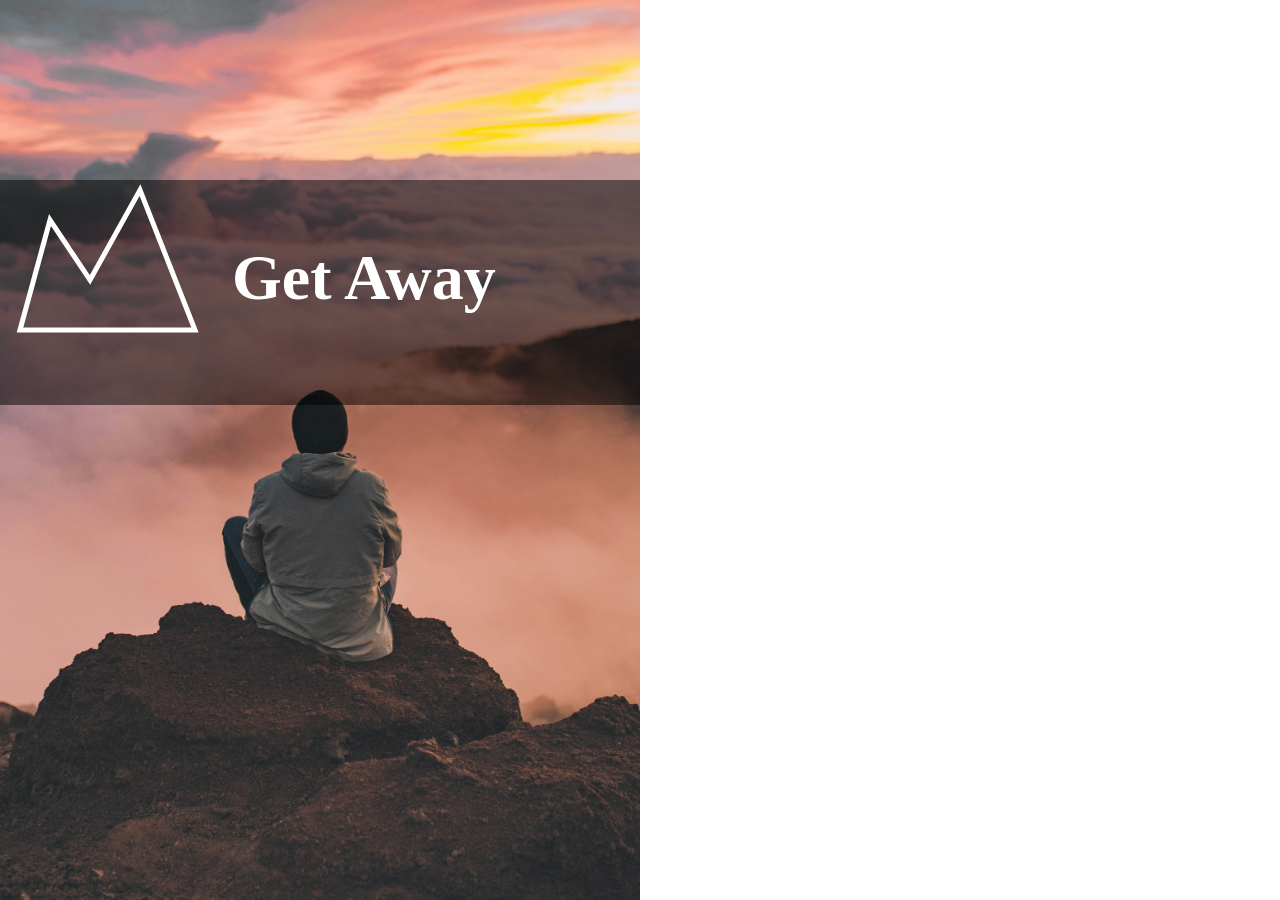
==== index.html @ 4e1c4cba "Complete logo section positioning" ====
<!DOCTYPE html>
<html lang="en">
    <head>
        <meta charset="utf-8"/>
        <title>Meditation Retreat</title>
        <link rel="stylesheet" href="css/reset.css">
        <link rel="stylesheet" href="css/style.css">
    </head>
    <body>
        <section id="image">
            <div class="logo-section">
                    <svg xmlns="http://www.w3.org/2000/svg" viewBox="0 0 200 200" width="200" height="200">
                        <polygon 
                            stroke-width="5"
                            points="
                            20,150
                            50,40
                            90,100
                            140,10
                            195,150
                            "
                        />
                    </svg>
                    <h1>Get Away</h1>
            </div>

        </section>
        <section id="form">

        </section>
    </body>
    
</html>
---- css/style.css ----
:root {
    --white:hsl(0 0% 100%);
    --black-transparent:hsl(0 0% 0%/0.5);
}
body{
    height:100vh;
    display:flex;
}
#image,#form{
    width:50vw;
    height:100%;
    position:relative;
}
.logo-section {
    background-color:var(--black-transparent) ;
    width:100%;
    height:25%;
    position:relative;
    top:20%;
    display:flex;
    gap:2rem;
}
h1 {
    margin-top:50px;
    font-size:4rem;
    color:var(--white);
}
#image {
    background-image:url("../imgs/Meditation.jpg");
    background-position:center;
    background-size:cover;
}
polygon {
    fill:none;
    stroke:var(--white);
}
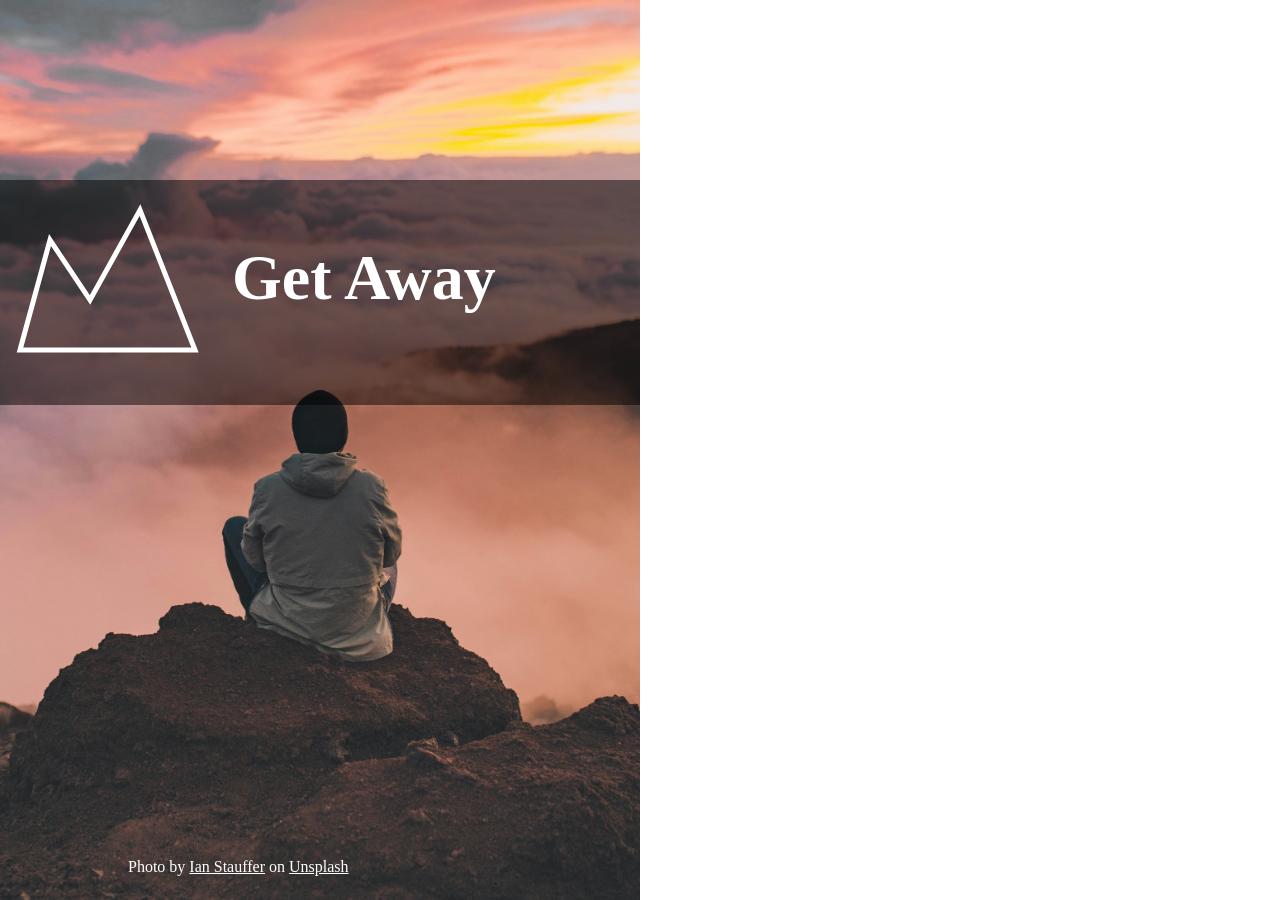
==== commit 8b20cf22: "Add image attribution Attribute meditation image author. Style and position attribution at the botto" ====
--- a/index.html
+++ b/index.html
@@ -23,7 +23,7 @@
                     </svg>
                     <h1>Get Away</h1>
             </div>
-
+            <p class="attribution">Photo by <a href="https://unsplash.com/@ianstauffer" target="_blank" rel="noreferrer">Ian Stauffer</a> on <a href="https://unsplash.com/photos/man-sitting-on-cliff-uftqFbfWGFY" target="_blank" rel="noreferrer">Unsplash</a></p>
         </section>
         <section id="form">
 
--- a/css/style.css
+++ b/css/style.css
@@ -6,11 +6,13 @@
     height:100vh;
     display:flex;
 }
+/* Style two main sections */
 #image,#form{
     width:50vw;
     height:100%;
     position:relative;
 }
+/* Container that holds the logo and h1*/
 .logo-section {
     background-color:var(--black-transparent) ;
     width:100%;
@@ -20,16 +22,32 @@
     display:flex;
     gap:2rem;
 }
+.attribution {
+    position:absolute;
+    top:95%;
+    left:20%;
+    color:var(--white);
+}
+.attribution a {
+    color:var(--white);
+}
 h1 {
     margin-top:50px;
     font-size:4rem;
     color:var(--white);
 }
+svg {
+    margin-top:20px;
+}
+
+/*Left image section*/
 #image {
     background-image:url("../imgs/Meditation.jpg");
     background-position:center;
     background-size:cover;
 }
+
+/*svg logo*/
 polygon {
     fill:none;
     stroke:var(--white);
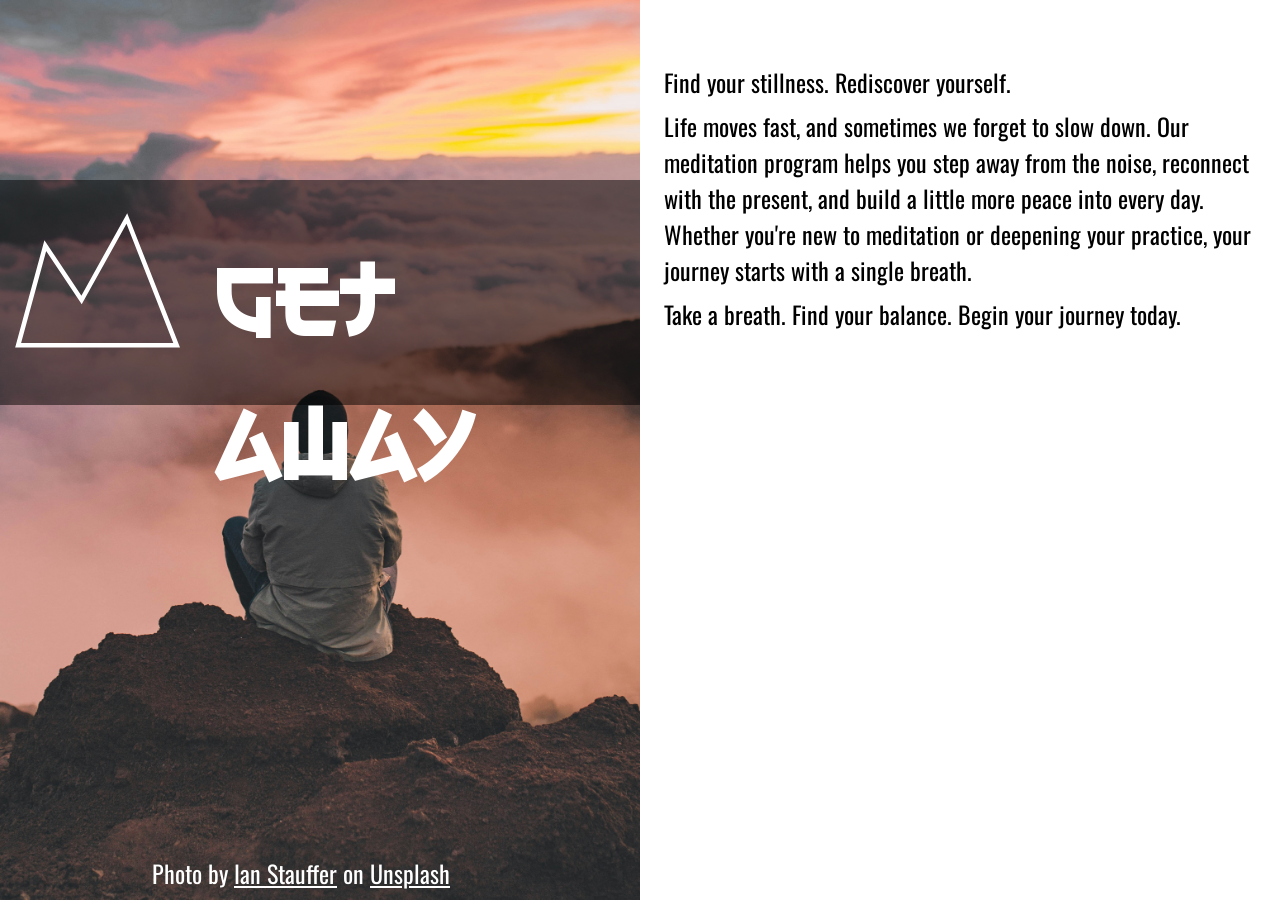
==== commit 611df9b0: "Add call to action" ====
--- a/index.html
+++ b/index.html
@@ -26,7 +26,9 @@
             <p class="attribution">Photo by <a href="https://unsplash.com/@ianstauffer" target="_blank" rel="noreferrer">Ian Stauffer</a> on <a href="https://unsplash.com/photos/man-sitting-on-cliff-uftqFbfWGFY" target="_blank" rel="noreferrer">Unsplash</a></p>
         </section>
         <section id="form">
-
+            <p class="c2a">Find your stillness. Rediscover yourself.</p>
+            <p class="c2a">Life moves fast, and sometimes we forget to slow down. Our meditation program helps you step away from the noise, reconnect with the present, and build a little more peace into every day. Whether you're new to meditation or deepening your practice, your journey starts with a single breath.</p>
+            <p class="c2a">Take a breath. Find your balance. Begin your journey today.</p>
         </section>
     </body>
     
--- a/css/style.css
+++ b/css/style.css
@@ -1,6 +1,26 @@
+@font-face {
+    font-family: 'Electroharmonix';
+    src: url('../fonts/Electroharmonix-Regular.woff2') format('woff2'),
+        url('../fonts/Electroharmonix-Regular.woff') format('woff');
+    font-weight: normal;
+    font-style: normal;
+    font-display: swap;
+}
+
+@font-face {
+    font-family: 'Oswald';
+    src: url('../fonts/Oswald-Regular.woff2') format('woff2'),
+        url('../fonts/Oswald-Regular.woff') format('woff');
+    font-weight: normal;
+    font-style: normal;
+    font-display: swap;
+}
+
 :root {
     --white:hsl(0 0% 100%);
     --black-transparent:hsl(0 0% 0%/0.5);
+    font-family:Oswald, sans-serif;
+    font-size:1rem;
 }
 body{
     height:100vh;
@@ -33,8 +53,9 @@
 }
 h1 {
     margin-top:50px;
-    font-size:4rem;
+    font-size:6rem;
     color:var(--white);
+    font-family: Electroharmonix;
 }
 svg {
     margin-top:20px;
@@ -51,4 +72,14 @@
 polygon {
     fill:none;
     stroke:var(--white);
+}
+
+p {
+    text-align: left;
+    font-size:1.5rem;
+    margin:0 1.5rem 0.5rem 1.5rem;
+}
+
+#form p:first-child{
+    margin-top:4rem;
 }
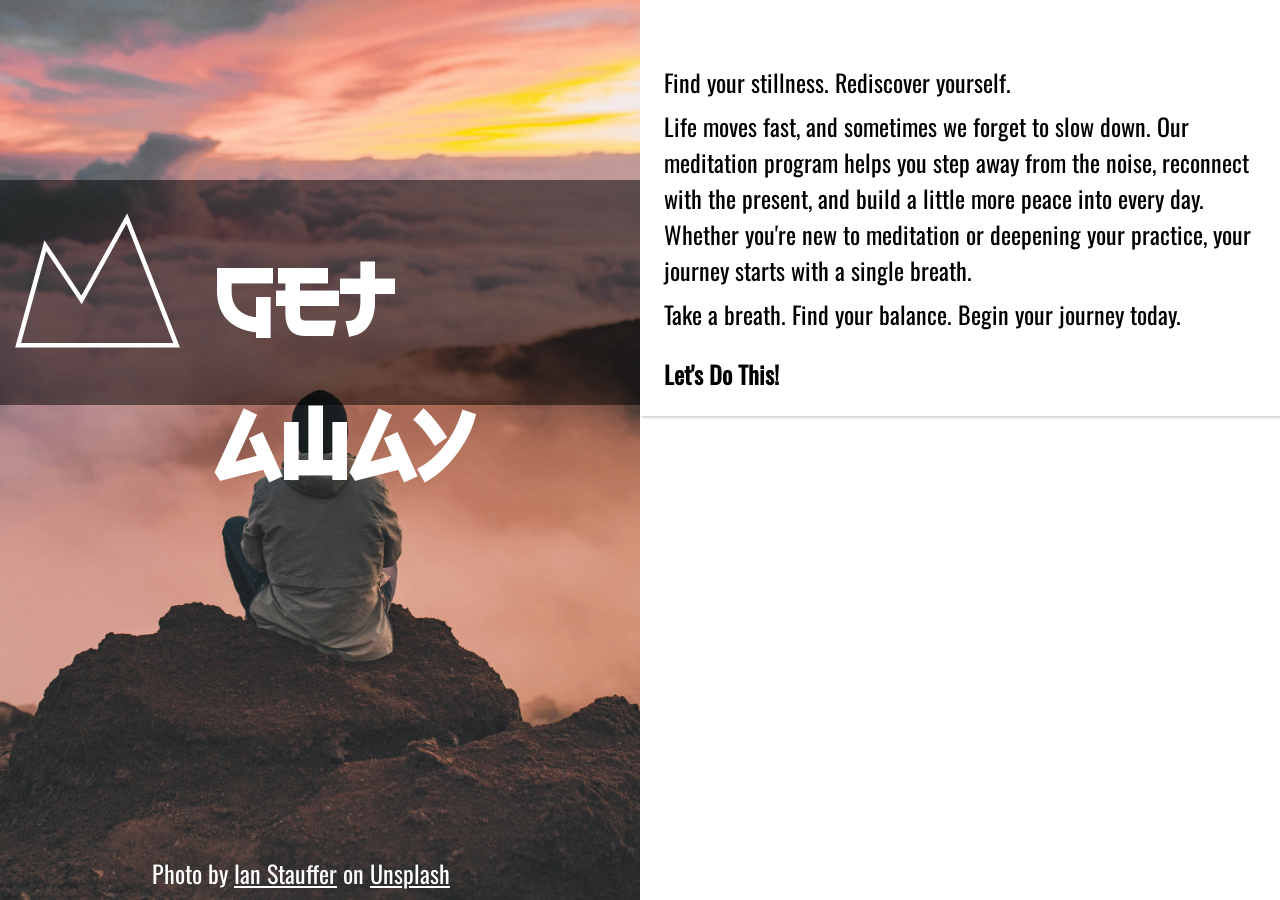
==== commit 96ebc545: "Set basic style for form section" ====
--- a/index.html
+++ b/index.html
@@ -29,6 +29,12 @@
             <p class="c2a">Find your stillness. Rediscover yourself.</p>
             <p class="c2a">Life moves fast, and sometimes we forget to slow down. Our meditation program helps you step away from the noise, reconnect with the present, and build a little more peace into every day. Whether you're new to meditation or deepening your practice, your journey starts with a single breath.</p>
             <p class="c2a">Take a breath. Find your balance. Begin your journey today.</p>
+            <form>
+                <h2>Let's Do This!</h2>
+                <div class="left-form-fields">
+                    <div class="form-row"></div>
+                </div>
+            </form>
         </section>
     </body>
     
--- a/css/style.css
+++ b/css/style.css
@@ -19,6 +19,8 @@
 :root {
     --white:hsl(0 0% 100%);
     --black-transparent:hsl(0 0% 0%/0.5);
+    --grey:hsl(0 0% 83.5%);
+
     font-family:Oswald, sans-serif;
     font-size:1rem;
 }
@@ -82,4 +84,11 @@
 
 #form p:first-child{
     margin-top:4rem;
+}
+
+form {
+    width:100%;
+    height:auto;
+    padding:1rem 3rem 1.5rem 1.5rem;
+    box-shadow: 2px 2px 2px var(--grey);
 }
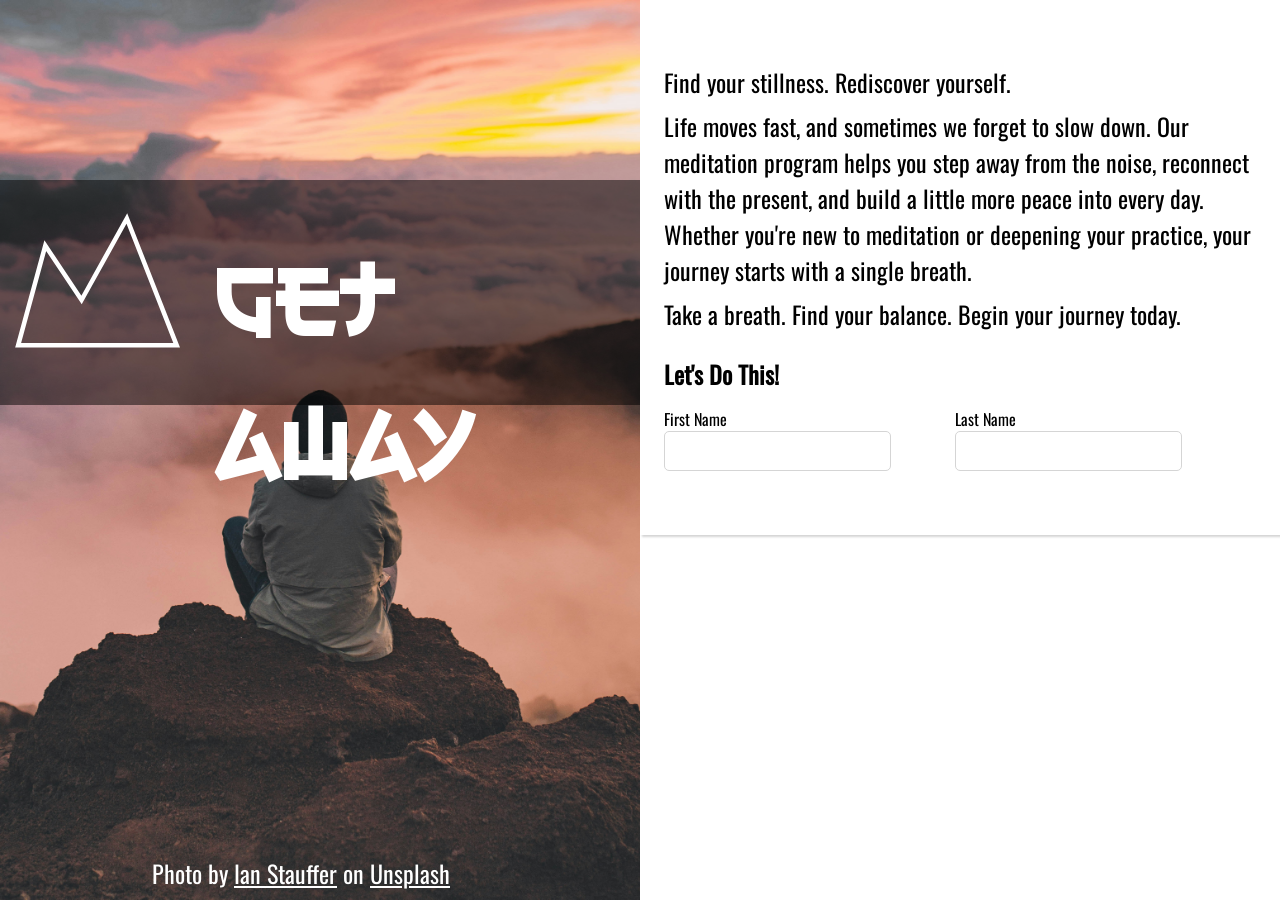
==== commit f01cc8fa: "Add two form inputs Add first name and last name form fields style them as close to desired image as" ====
--- a/index.html
+++ b/index.html
@@ -31,8 +31,19 @@
             <p class="c2a">Take a breath. Find your balance. Begin your journey today.</p>
             <form>
                 <h2>Let's Do This!</h2>
-                <div class="left-form-fields">
-                    <div class="form-row"></div>
+                <div class="form-fields-flex">
+                    <div class="left-form-fields">
+                        <div class="form-row">
+                            <label for="first-name">First Name</label>
+                            <input type="text" id="first-name" name="first-name"/>
+                        </div>
+                    </div>
+                    <div class="right-form-fields">
+                        <div class="form-row">
+                            <label for="last-name">Last Name</label>
+                            <input type="text" id="last-name" name="last-name"/>
+                        </div>
+                    </div>
                 </div>
             </form>
         </section>
--- a/css/style.css
+++ b/css/style.css
@@ -86,9 +86,37 @@
     margin-top:4rem;
 }
 
+form h2 {
+    padding-bottom: 15px;
+}
 form {
     width:100%;
     height:auto;
     padding:1rem 3rem 1.5rem 1.5rem;
     box-shadow: 2px 2px 2px var(--grey);
-}+}
+
+.form-fields-flex {
+    display:flex;
+    gap:5vw;
+}
+ .right-form-fields,
+ .left-form-fields {
+    width:40%;
+ }
+.form-row {
+    margin-bottom:40px;
+    display:flex;
+    justify-content: flex-start;
+    flex-direction: column;
+    flex-wrap: wrap;
+}
+
+.form-row input {
+    background-color: var(--white);
+    border: 1px solid var(--grey);
+    border-radius: 5px;
+    width:100%;
+    padding:7px;
+    font-size:inherit;
+}
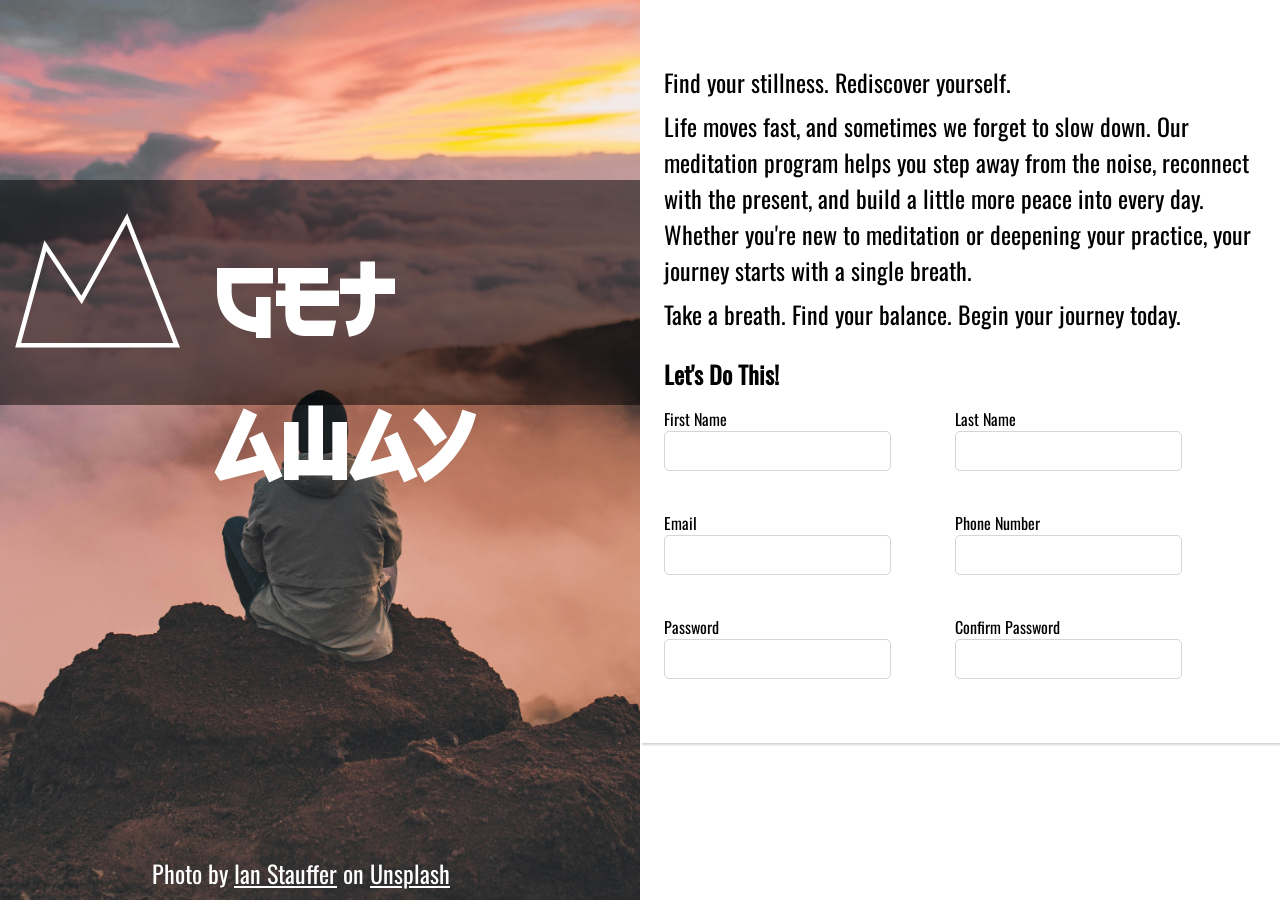
==== commit c240dd81: "Add last form fields" ====
--- a/index.html
+++ b/index.html
@@ -37,11 +37,28 @@
                             <label for="first-name">First Name</label>
                             <input type="text" id="first-name" name="first-name"/>
                         </div>
+                        <div class="form-row">
+                            <label for="email">Email</label>
+                            <input type="email" id="email" name="email"/>
+                        </div>
+                        <div class="form-row">
+                            <label for="password">Password</label>
+                            <input type="password" id="password" name="password"
+                            pattern="/^(?=.*?[A-Z])(?=.*?[a-z])(?=.*?[0-9])(?=.*?[#?!@$%^&*-]).{8,}$/"/>
+                        </div>
                     </div>
                     <div class="right-form-fields">
                         <div class="form-row">
                             <label for="last-name">Last Name</label>
                             <input type="text" id="last-name" name="last-name"/>
+                        </div>
+                        <div class="form-row">
+                            <label for="phone-number">Phone Number</label>
+                            <input type="tel" id="phone-number" name="phone-number"/>
+                        </div>
+                        <div class="form-row">
+                            <label for="confirm-password">Confirm Password</label>
+                            <input type="password" id="confirm-password" name="confirm-password" pattern="/^(?=.*?[A-Z])(?=.*?[a-z])(?=.*?[0-9])(?=.*?[#?!@$%^&*-]).{8,}$/"/>
                         </div>
                     </div>
                 </div>
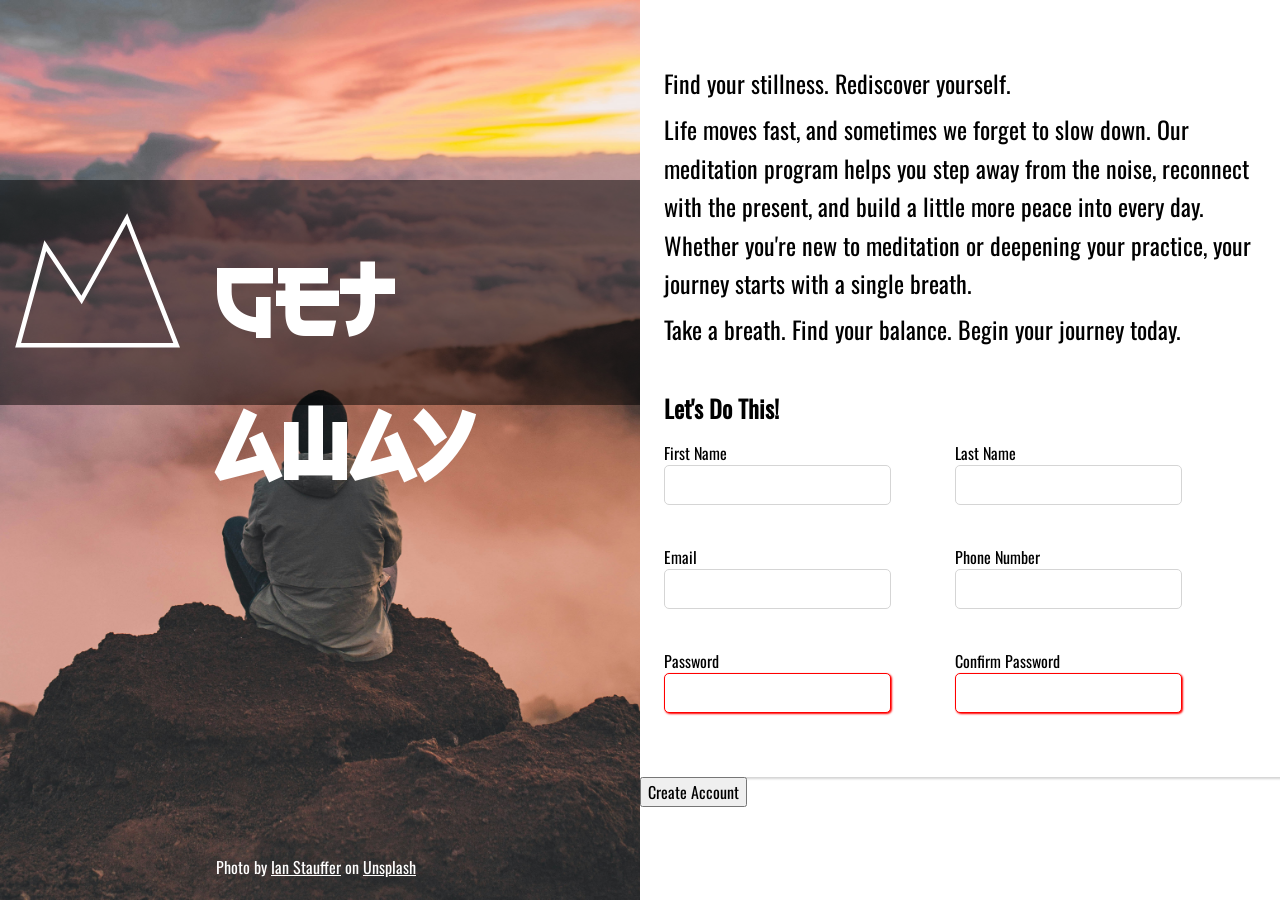
==== commit f19ffc19: "Add submit button" ====
--- a/index.html
+++ b/index.html
@@ -29,7 +29,7 @@
             <p class="c2a">Find your stillness. Rediscover yourself.</p>
             <p class="c2a">Life moves fast, and sometimes we forget to slow down. Our meditation program helps you step away from the noise, reconnect with the present, and build a little more peace into every day. Whether you're new to meditation or deepening your practice, your journey starts with a single breath.</p>
             <p class="c2a">Take a breath. Find your balance. Begin your journey today.</p>
-            <form>
+            <form id="meditation-retreat">
                 <h2>Let's Do This!</h2>
                 <div class="form-fields-flex">
                     <div class="left-form-fields">
@@ -44,7 +44,7 @@
                         <div class="form-row">
                             <label for="password">Password</label>
                             <input type="password" id="password" name="password"
-                            pattern="/^(?=.*?[A-Z])(?=.*?[a-z])(?=.*?[0-9])(?=.*?[#?!@$%^&*-]).{8,}$/"/>
+                            pattern="(?=.*[A-Z])(?=.*[a-z])(?=.*[0-9])(?=.*[#?!@$%^&*-]).{8,}" required/>
                         </div>
                     </div>
                     <div class="right-form-fields">
@@ -58,11 +58,12 @@
                         </div>
                         <div class="form-row">
                             <label for="confirm-password">Confirm Password</label>
-                            <input type="password" id="confirm-password" name="confirm-password" pattern="/^(?=.*?[A-Z])(?=.*?[a-z])(?=.*?[0-9])(?=.*?[#?!@$%^&*-]).{8,}$/"/>
+                            <input type="password" id="confirm-password" name="confirm-password" pattern="(?=.*[A-Z])(?=.*[a-z])(?=.*[0-9])(?=.*[#?!@$%^&*-]).{8,}" required/>
                         </div>
                     </div>
                 </div>
             </form>
+            <button type="submit" form="meditation-retreat">Create Account</button>
         </section>
     </body>
     
--- a/css/style.css
+++ b/css/style.css
@@ -20,6 +20,7 @@
     --white:hsl(0 0% 100%);
     --black-transparent:hsl(0 0% 0%/0.5);
     --grey:hsl(0 0% 83.5%);
+    --image-primary:hsl(12 81% 73%);
 
     font-family:Oswald, sans-serif;
     font-size:1rem;
@@ -47,8 +48,9 @@
 .attribution {
     position:absolute;
     top:95%;
-    left:20%;
+    left:30%;
     color:var(--white);
+    font-size:1rem;
 }
 .attribution a {
     color:var(--white);
@@ -80,16 +82,18 @@
     text-align: left;
     font-size:1.5rem;
     margin:0 1.5rem 0.5rem 1.5rem;
+    line-height: 1.6;
 }
 
 #form p:first-child{
-    margin-top:4rem;
+    margin-top:5vw;
 }
 
 form h2 {
     padding-bottom: 15px;
 }
 form {
+    margin-top:2vw;
     width:100%;
     height:auto;
     padding:1rem 3rem 1.5rem 1.5rem;
@@ -119,4 +123,18 @@
     width:100%;
     padding:7px;
     font-size:inherit;
+    outline:none;
 }
+
+.form-row input:focus {
+    border: 1px solid var(--image-primary);
+    box-shadow:1px 1px 2px var(--image-primary) ;
+    
+
+}
+
+input[type="password"]:invalid,
+input[type="email"]:invalid {
+    border:1px solid red;
+    box-shadow: 1px 1px 2px red;
+}
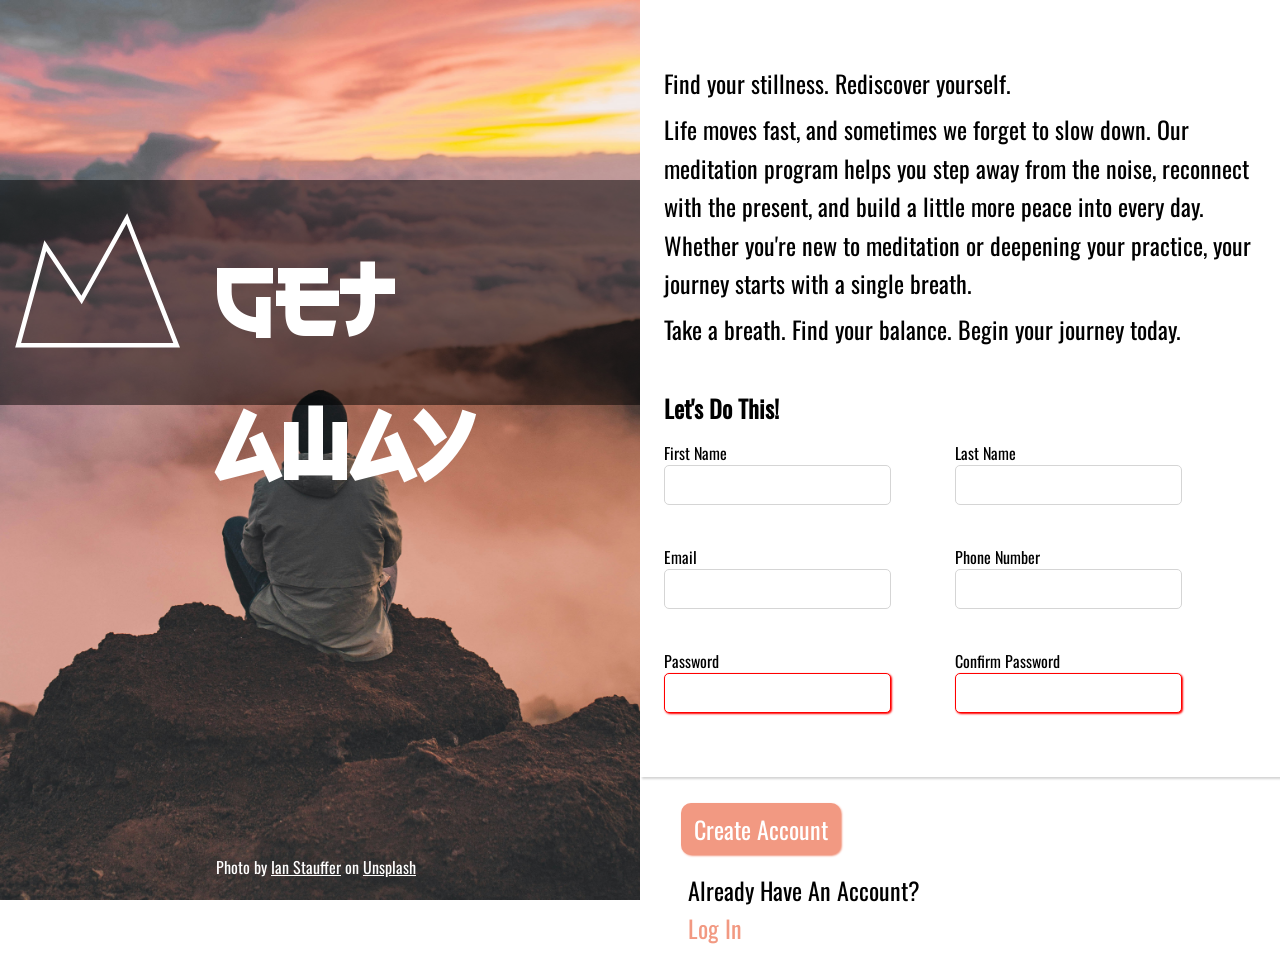
==== commit d170ef9c: "Style button Complete Form by styling button and the optinal login liink." ====
--- a/index.html
+++ b/index.html
@@ -63,7 +63,10 @@
                     </div>
                 </div>
             </form>
-            <button type="submit" form="meditation-retreat">Create Account</button>
+            <div class="submit">
+                <button type="submit" form="meditation-retreat">Create Account</button>
+                <p class="login">Already Have An Account? <a class="login" href="">Log In</a></p>
+            </div>
         </section>
     </body>
     
--- a/css/style.css
+++ b/css/style.css
@@ -137,4 +137,34 @@
 input[type="email"]:invalid {
     border:1px solid red;
     box-shadow: 1px 1px 2px red;
+}
+
+.submit {
+    width:50%;
+    margin:2vw 0 0 1.5rem;
+    display: flex;
+    flex-flow: column nowrap;
+    gap:1rem;
+}
+
+button {
+    margin-left:1.3vw;
+    width:50%;
+    text-align: center;
+    padding:.5rem;
+    border-radius: 10px;
+    border:0;
+    background-color: var(--image-primary);
+    box-shadow: 1px 1px 2px var(--image-primary);
+    font-size:1.5rem;
+    color:var(--white);
+}
+
+.login {
+    font-size:1.5rem;
+}
+
+a[class='login']{
+    text-decoration: none;
+    color: var(--image-primary);
 }
